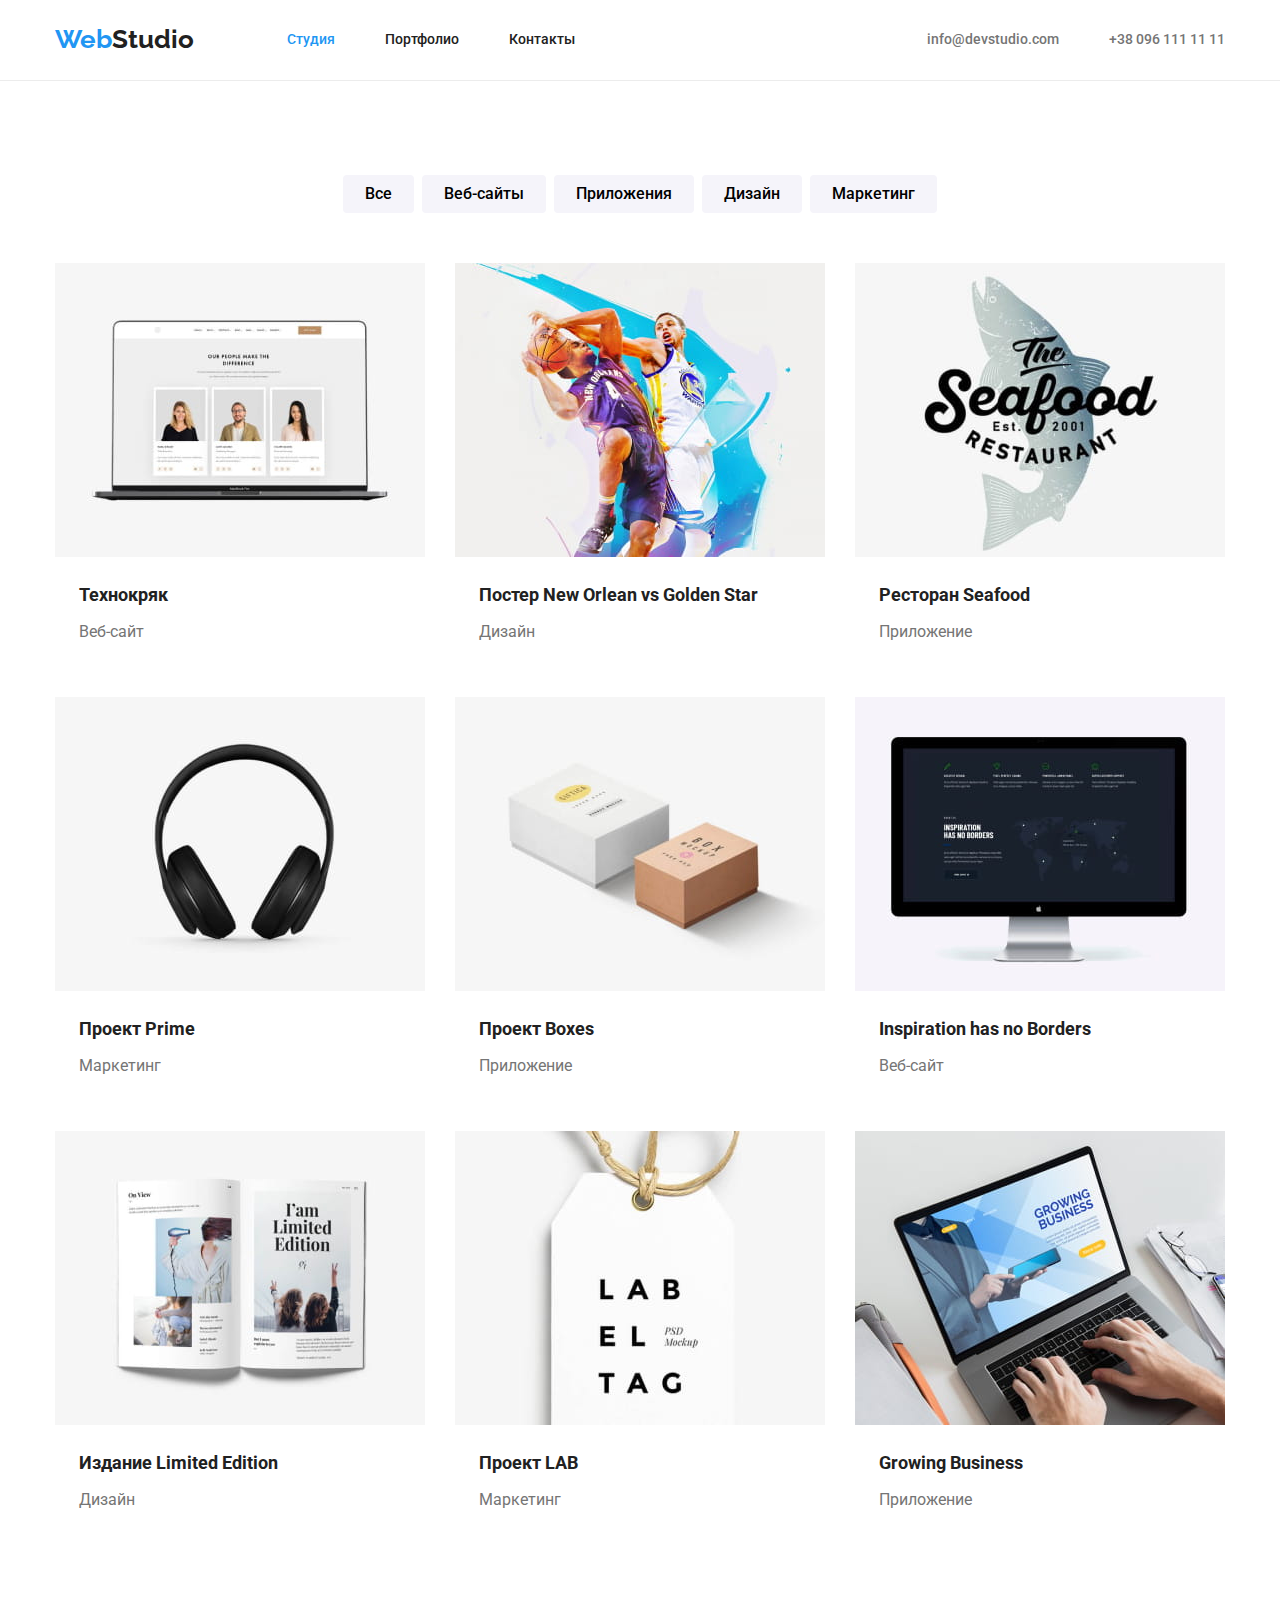
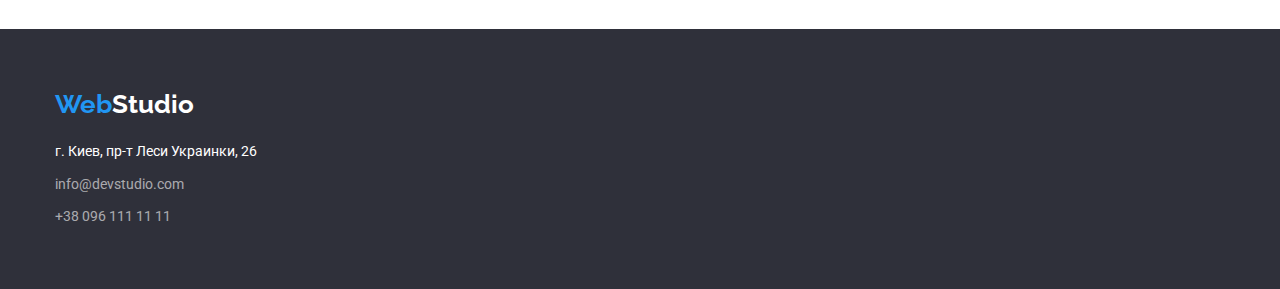
==== portfolio.html @ 48e83b1e "Initial commit" ====
<!DOCTYPE html>
<html lang="ru">

<head>
    <meta charset="UTF-8">
    <meta http-equiv="X-UA-Compatible" content="IE=edge">
    <meta name="viewport" content="width=device-width, initial-scale=1.0">
    <title>Portfolio</title>
    <link rel="preconnect" href="https://fonts.googleapis.com">
    <link rel="preconnect" href="https://fonts.gstatic.com" crossorigin>
    <link
        href="https://fonts.googleapis.com/css2?family=Raleway:wght@700&family=Roboto:wght@400;500;700;900&display=swap"
        rel="stylesheet">
    <link rel="stylesheet" href="https://cdn.jsdelivr.net/npm/modern-normalize@1.1.0/modern-normalize.min.css">
    <link rel="stylesheet" href="./css/styles.css">
</head>

<body>
    <!--Navigation-->

    <header class="header-page">
        <div class="container header-container">
            <nav class="nav">
                <a href="/" class="logo">Web<span class="logo-header">Studio</span>
                </a>

                <ul class="site-nav">
                    <li class="item">
                        <a href="./index.html" class="link-nav current">
                            Студия
                        </a>
                    </li>

                    <li class="item">
                        <a href="./portfolio.html" class="link-nav">
                            Портфолио
                        </a>
                    </li>

                    <li class="item">
                        <a href="#Contacts" class="link-nav">
                            Контакты
                        </a>
                    </li>
            </nav>
            </ul>
            <ul class="header-contacts">
                <li class="item">
                    <a href="mailto:info@devstudio.com" class="contacts nav-contacts">info@devstudio.com</a>
                </li>
                <li class="item">
                    <a href="tet:+380961111111" class="contacts nav-contacts">+38 096 111 11 11</a>
                </li>
            </ul>
        </div>
    </header>
    <main>
        <section>
            <div class="container">
                <h1 class="visually-hidden">Наши работы</h1>
                <ul class="filter">
                    <li class="item">
                        <button type="button" class="btn">Все</button>
                    </li>
                    <li class="item">
                        <button type="button" class="btn">Веб-сайты</button>
                    </li>
                    <li class="item">
                        <button type="button" class="btn">Приложения</button>
                    </li>
                    <li class="item">
                        <button type="button" class="btn">Дизайн</button>
                    </li>
                    <li class="item">
                        <button type="button" class="btn">Маркетинг</button>
                    </li>
                </ul>

                <ul class="portfolio-bloxs">
                    <li class="item">

                        <a href=“”>
                            <img src="./img-portfolio/portfolio_1.jpg" alt="экран ноутбука" width="370" height="294">
                            <div class="text-portfolio">
                                <h2 class="filter-title">Технокряк</h2>
                                <p class="filter-text">Веб-сайт</p>
                            </div>
                        </a>

                    </li>
                    <li class="item">
                        <a href=“”>
                            <img src="./img-portfolio/portfolio_2.jpg" alt="два баскетболиста с мячем" width="370"
                                height="294">
                            <div class="text-portfolio">

                                <h2 class="filter-title">Постер New Orlean vs Golden Star</h2>
                                <p class="filter-text">Дизайн</p>
                            </div>
                        </a>

                    </li>
                    <li class="item">
                        <a href=“”>
                            <img src="./img-portfolio/portfolio_3.jpg" alt="рыба -логотип ресторана" width="370"
                                height="294">
                            <div class="text-portfolio">
                                <h2 class="filter-title">Ресторан Seafood</h2>
                                <p class="filter-text">Приложение</p>
                            </div>
                        </a>

                    </li>
                    <li class="item">
                        <a href=“”>
                            <img src="./img-portfolio/portfolio_4.jpg" alt="наушники" width="370" height="294">
                            <div class="text-portfolio">
                                <h2 class="filter-title">Проект Prime</h2>
                                <p class="filter-text">Маркетинг</p>
                            </div>
                        </a>

                    </li>
                    <li class="item">
                        <a href=“”>
                            <img src="./img-portfolio/portfolio_5.jpg" alt="две коробочки" width="370" height="294">
                            <div class="text-portfolio">
                                <h2 class="filter-title">Проект Boxes</h2>
                                <p class="filter-text">Приложение</p>
                            </div>
                        </a>

                    </li>
                    <li class="item">
                        <a href=“”>
                            <img src="./img-portfolio/portfolio_6.jpg" alt="екран компютера" width="370" height="294">
                            <div class="text-portfolio">
                                <h2 class="filter-title" lang="en">Inspiration has no Borders</h2>
                                <p class="filter-text">Веб-сайт</p>
                            </div>
                        </a>

                    </li>
                    <li class="item">
                        <a href=“”>

                            <img src="./img-portfolio/portfolio_7.jpg" alt="журнал" width="370" height="294">
                            <div class="text-portfolio">
                                <h2 class="filter-title">Издание Limited Edition</h2>
                                <p class="filter-text">Дизайн</p>
                            </div>
                        </a>

                    </li>
                    <li class="item">
                        <a href=“”>
                            <img src="./img-portfolio/portfolio_8.jpg" alt="Лейба" width="370" height="294">
                            <div class="text-portfolio">
                                <h2 class="filter-title">Проект LAB</h2>
                                <p class="filter-text">Маркетинг</p>
                            </div>
                        </a>

                    </li>
                    <li class="item">
                        <a href=“”>
                            <img src="./img-portfolio/portfolio_9.jpg" alt="человек печатает на ноутбуке" width="370"
                                height="294">
                            <div class="text-portfolio">
                                <h2 class="filter-title" lang="en">Growing Business</h2>
                                <p class="filter-text">Приложение</p>
                            </div>
                        </a>

                    </li>
                </ul>
            </div>
        </section>
    </main>
    <!--Підвал сайту-->
    <footer class="footer">
        <div class="container">
            <a href="/index.html" class="logo footer-logo">Web<span class="logo-footer">Studio</span>
            </a>
            <address class="address">г. Киев, пр-т Леси Украинки, 26</address>
            <ul class="footer-contacts-list">
                <li class="item">
                    <a href="mailto:info@devstudio.com" class="footer-contacts">info@devstudio.com</a>
                </li>
                <li class="item">
                    <a href="tet:+380961111111" class="footer-contacts">+38 096 111 11 11</a>
                </li>
            </ul>
        </div>
    </footer>
</body>

</html>
---- css/styles.css ----
body {
    color: #212121;
    ;
    font-family: 'Roboto',
        sans-serif;
}

a {
    text-decoration: none;
}

ul {
    list-style: none;
    margin: 0;
    padding: 0;
}

h1,
h2,
h3,
h4,
h5,
h6,
p {
    margin: 0;
}

section {
    padding-top: 94px;
    padding-bottom: 94px;
}

.container {
    margin-left: auto;
    margin-right: auto;
    padding-right: 15px;
    padding-left: 15px;
    width: 1200px;
}

img {
    display: block;
    max-width: 100%;
    height: auto;
}

/*Navigation*/
.header-container {
    display: flex;
    align-items: center;
}

.header-page {
    background: #FFFFFF;
    border-bottom: 1px solid #ECECEC;
}

.nav {
    display: flex;
    align-items: center;
    margin: 0;
    max-width: 100%;
}

.logo {
    margin-top: 0;
    font-family: 'Raleway';
    font-weight: 700;
    font-size: 26px;
    line-height: 1.2;
    color: #2196F3;
}

.logo-header {
    color: #212121;
}

.site-nav {
    display: flex;
    margin-left: 93px;
    margin-top: 0;
}

.site-nav .item:not(:last-child) {
    margin-right: 50px;
}

.nav-contacts,
.link-nav {
    display: block;
    padding-top: 32px;
    padding-bottom: 32px;
    margin-top: 0;
    margin-bottom: 0;
}

.link-nav {
    font-weight: 500;
    font-size: 14px;
    line-height: 1.14;
    color: #212121;
}

.link-nav.current {
    color: #2196F3;
    ;
}

.link-nav:hover,
.link-nav:focus {
    font-weight: 500;
    font-size: 14px;
    line-height: 1.14;
    color: #2196F3;
}

.header-contacts {
    display: flex;
    margin-left: auto;
}

.header-contacts .item:not(:last-child) {
    margin-right: 50px;
}


.header-contacts .contacts {
    font-weight: 500;
    font-size: 14px;
    line-height: 1.14;
    color: #757575;
}

.contacts:hover,
.contacts:focus {
    color: #2196f3;
}

.link-nav,
.contacts,
.btn {
    cursor: pointer;
}

/*Hero*/
.hero {
    margin-left: auto;
    margin-right: auto;
    padding-top: 200px;
    padding-bottom: 200px;
    max-width: 1600px;
    text-align: center;
    background-color: #2F303A;
}

.hero-title {
    margin: 0;
    margin-bottom: 40px;
    font-weight: 900;
    font-size: 44px;
    line-height: 1.36;
    background-color: #2F303A;
    color: #FFFFFF;
    text-transform: uppercase;
    text-align: center;


}

.hero .hero-button {
    padding: 10px 32px;
    box-shadow: 0px 4px 4px rgba(0, 0, 0, 0.15);
    border-radius: 4px;
    font-weight: 700;
    border: 0;
    font-size: 16px;
    line-height: 1.87;
    background-color: #2196f3;
    color: #FFFFFF;
    font-family: inherit;
}

.hero-button:hover,
.hero-button:focus {}

/*Переваги*/
.section-title {

    font-weight: 700;
    font-size: 36px;
    line-height: 1.16;
    text-align: center;
}

.visually-hidden {
    position: absolute;
    white-space: nowrap;
    width: 1px;
    height: 1px;
    overflow: hidden;
    border: 0;
    padding: 0;
    clip: rect(0 0 0 0);
    clip-path: inset(50%);
    margin: -1px;
}

.title-benefits {
    font-weight: 700;
    font-size: 14px;
    line-height: 1.14;
    text-transform: uppercase;
}

.benefits {
    display: flex;
    flex-wrap: wrap;
    margin-top: 0;
    padding-left: 0;
}

.benefits .item {
    width: 270px;
}

.benefits .item:not(:last-child) {
    margin-right: 30px;
}

.text-benefits {
    margin-top: 10px;
    font-size: 14px;
    line-height: 1.7;
    color: #757575;
}

/*Services*/
.section.services {
    padding-top: 0;
    padding-right: 0;
    padding-left: 0;
}

.services-title {
    margin-top: 0;
    margin-bottom: 50px;

}

.services-img {
    display: flex;
    flex-wrap: wrap;
    margin-top: 0;
    padding-left: 0;
}

.services-img .item:not(:last-child) {
    margin-right: 30px;
}

/*Team*/
.team {
    background-color: #F5F4FA;
    padding-right: 0;
    padding-left: 0;
}


.team-title {
    padding-top: 0;
    margin: 0;
    margin-bottom: 50px;
}

.team-list {
    display: flex;
    flex-wrap: wrap;
    margin-top: 0;
    margin: 0;
    padding-left: 0;
}

.team-list .item {
    box-shadow: 0px 1px 3px rgba(0, 0, 0, 0.12),
        0px 1px 1px rgba(0, 0, 0, 0.14),
        0px 2px 1px rgba(0, 0, 0, 0.2);
    border-radius: 0px 0px 4px 4px;
    background-color: #FFFFFF;
}

.team-list .item:not(:last-child) {
    margin-right: 30px;
}

.team-card {
    padding-top: 30px;
    padding-bottom: 30px;
    margin-right: auto;
    margin-left: auto;
    text-align: center;
}

.person {
    margin-bottom: 10px;
    font-weight: 500;
    font-size: 16px;
    line-height: 1.18;
}

.profession {
    font-size: 16px;
    line-height: 1.18;
    color: #757575;
}

/*Footer*/
.footer {
    display: block;
    padding-top: 60px;
    padding-bottom: 60px;
    background-color: #2F303A;
    max-width: 1600px;
    margin-left: auto;
    margin-right: auto;
}

.footer-logo {
    display: block;
    margin-bottom: 20px;
}

.logo-footer {
    color: #FFFFFF;
}

.address {
    margin-bottom: 9px;
    font-size: 14px;
    line-height: 1.7;
    color: #FFFFFF;
    font-style: normal;
}

.footer-contacts-list {
    margin: 0;
    padding-left: 0;
}

.footer-contacts {
    font-size: 14px;
    line-height: 1.7;
    color: rgba(255, 255, 255, 0.6);
}

.footer-contacts-list .item:not(:last-child) {
    margin-bottom: 9px;
}

/*Основна сторінка Портфоліо*/
.filter {
    display: flex;
    justify-content: center;
    align-items: baseline;
    margin: 0;
    margin-bottom: 50px;
}

.filter .item:not(:last-child) {
    margin-right: 8px;
}

.btn {
    box-sizing: border-box;
    height: 38px;
    padding: 6px 22px;
    margin: 0;
    font-weight: 500;
    font-size: 16px;
    line-height: 1.6;
    background: #F5F4FA;
    border: none;
    border-radius: 4px;
    font-family: inherit;
}

.btn:hover,
.btn:focus {
    background-color: #2196F3;
    color: #FFFFFF;
}

.portfolio-bloxs {
    display: flex;
    flex-wrap: wrap;
    margin-left: -30px;
    margin-top: -30px;

}

.portfolio-bloxs .item {
    border: none;
    margin-left: 30px;
    margin-top: 30px;
    flex-basis: calc((100% - 90px) / 3);
    background: #FFFFFF;
}

.text-portfolio {
    padding: 20px 24px;
}

.filter-title {
    margin-bottom: 4px;
    font-weight: 700;
    font-size: 18px;
    line-height: 2;
    color: #212121;
}

.filter-text {
    font-size: 16px;
    line-height: 1.87;
    color: #757575;
}
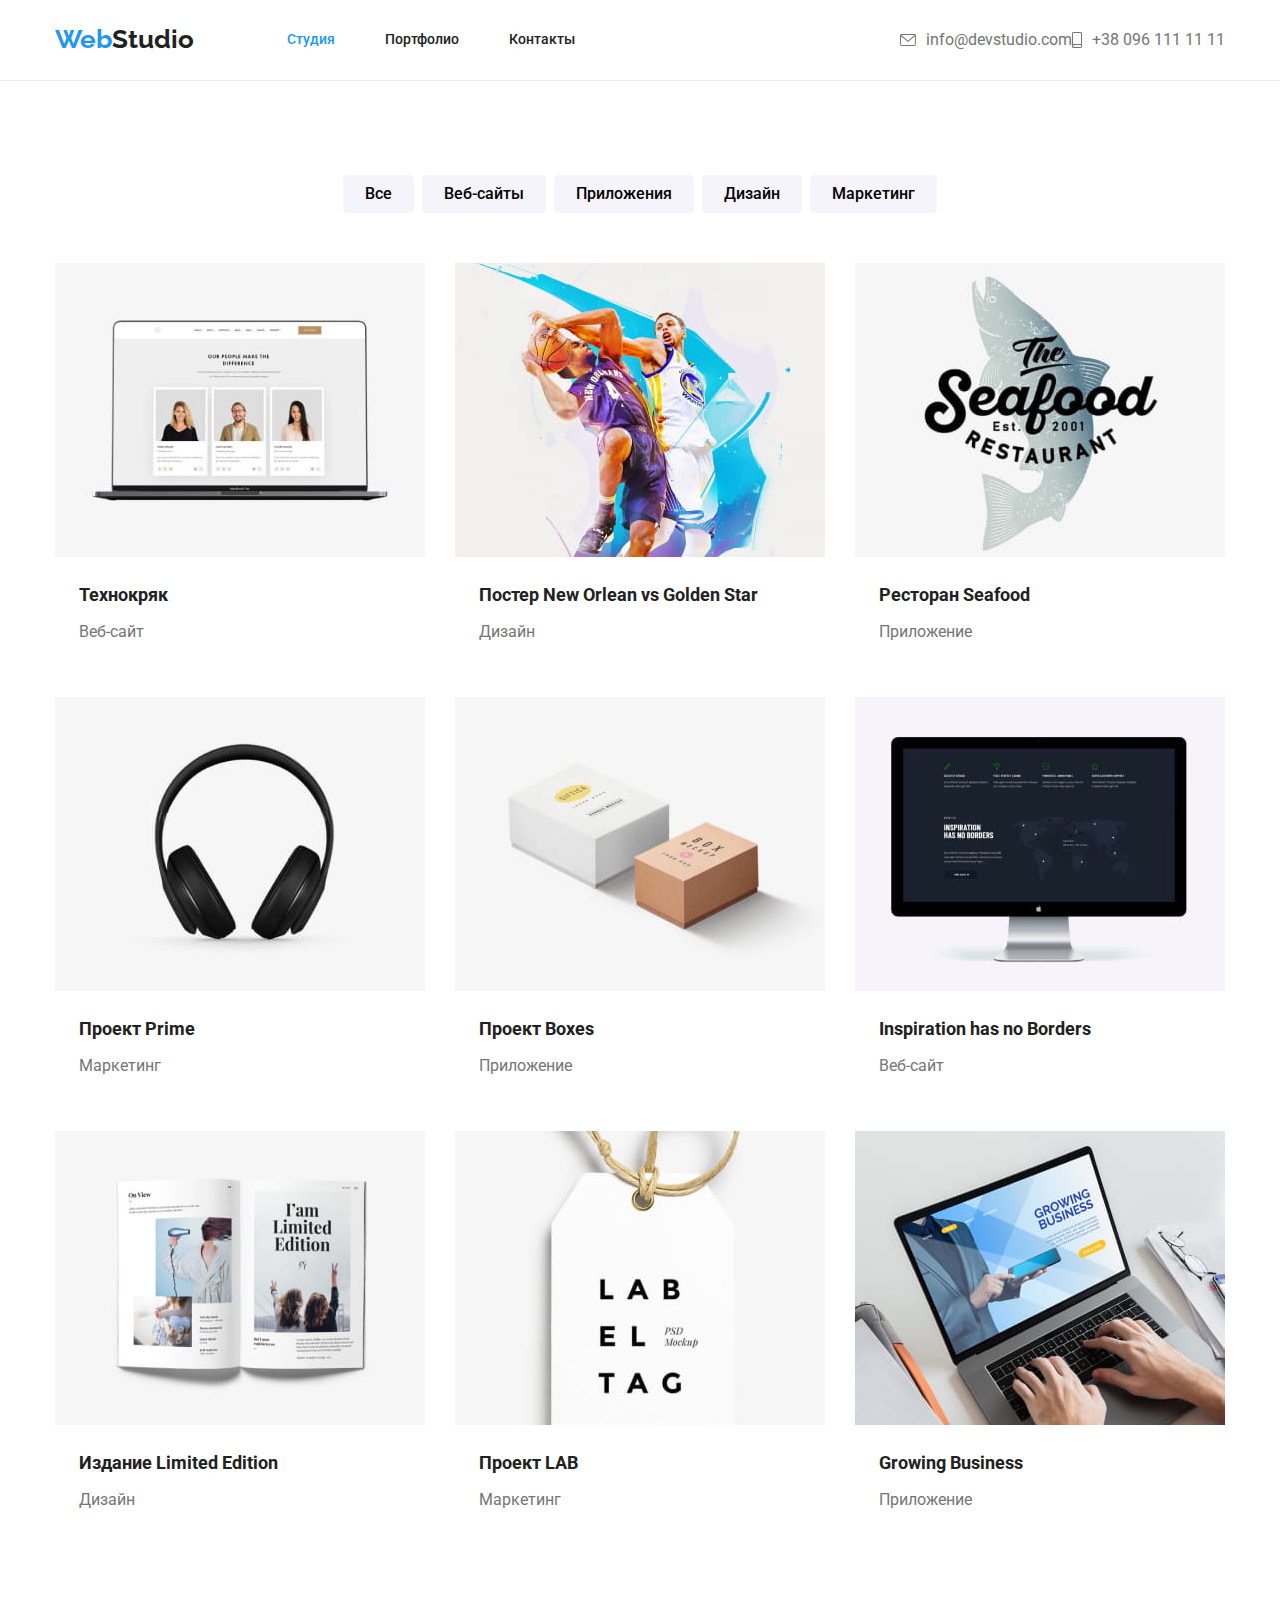
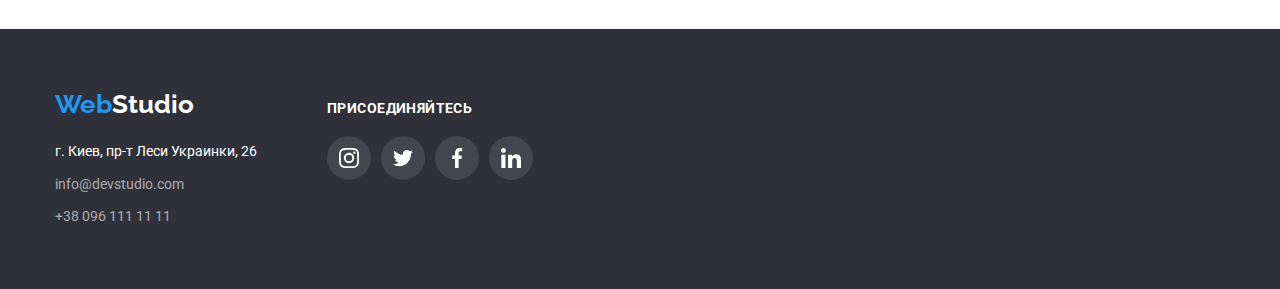
==== commit bd5dfd42: "Додані всі іконки" ====
--- a/portfolio.html
+++ b/portfolio.html
@@ -45,11 +45,21 @@
             </nav>
             </ul>
             <ul class="header-contacts">
-                <li class="item">
-                    <a href="mailto:info@devstudio.com" class="contacts nav-contacts">info@devstudio.com</a>
+                <li class="header-contacts-item">
+                    <a class="contacts-link" href="mailto:info@devstudio.com" class="contacts nav-contacts">
+                        <svg class="contacts-icon" width="16" height="12">
+                            <use href="./img/sprite.svg#icon-mail"></use>
+                        </svg>
+                        info@devstudio.com
+                    </a>
                 </li>
-                <li class="item">
-                    <a href="tet:+380961111111" class="contacts nav-contacts">+38 096 111 11 11</a>
+                <li class="header-contacts-item">
+                    <a class="contacts-link" href="tet:+380961111111" class="contacts nav-contacts">
+                        <svg class="contacts-icon" width="10" height="16">
+                            <use href="./img/sprite.svg#icon-phone"></use>
+                        </svg>
+                        +38 096 111 11 11
+                    </a>
                 </li>
             </ul>
         </div>
@@ -179,18 +189,58 @@
     </main>
     <!--Підвал сайту-->
     <footer class="footer">
-        <div class="container">
-            <a href="/index.html" class="logo footer-logo">Web<span class="logo-footer">Studio</span>
-            </a>
-            <address class="address">г. Киев, пр-т Леси Украинки, 26</address>
-            <ul class="footer-contacts-list">
-                <li class="item">
-                    <a href="mailto:info@devstudio.com" class="footer-contacts">info@devstudio.com</a>
-                </li>
-                <li class="item">
-                    <a href="tet:+380961111111" class="footer-contacts">+38 096 111 11 11</a>
-                </li>
-            </ul>
+        <div class="container footer-section">
+            <div class="footer-left">
+                <a href="./index.html" class="logo footer-logo">Web<span class="logo-footer">Studio</span>
+                </a>
+                <address class="address">г. Киев, пр-т Леси Украинки, 26</address>
+                <ul class="footer-contacts-list">
+                    <li class="item">
+                        <a href="mailto:info@devstudio.com" class="footer-contacts">info@devstudio.com</a>
+                    </li>
+                    <li class="item">
+                        <a href="tet:+380961111111" class="footer-contacts">+38 096 111 11 11</a>
+                    </li>
+                </ul>
+            </div>
+            <div class="footer-right">
+                <p class="joing-us">присоединяйтесь</p>
+                <ul class="footer-icons-list">
+                    <li class="footer-social-icons">
+                        <a class="link-footer-icons" href="">
+                            <svg class="social-icons-footer" width="20" hight="20">
+                                <use href="./img/sprite.svg#icon-instagram">
+                                </use>
+                            </svg>
+                        </a>
+                    </li>
+                    <li class="footer-social-icons">
+                        <a class="link-footer-icons" href="">
+                            <svg class="social-icons-footer" width="20" hight="20">
+                                <use href="./img/sprite.svg#icon-twitter-1">
+                                </use>
+                            </svg>
+                        </a>
+                    </li>
+                    <li class="footer-social-icons">
+                        <a class="link-footer-icons" href="">
+                            <svg class="social-icons-footer" width="20" hight="20">
+                                <use href="./img/sprite.svg#icon-facebook">
+                                </use>
+                            </svg>
+                        </a>
+                    </li>
+                    <li class="footer-social-icons">
+                        <a class="link-footer-icons" href="">
+                            <svg class="social-icons-footer" width="20" hight="20">
+                                <use href="./img/sprite.svg#icon-linkedin">
+                                </use>
+                            </svg>
+                        </a>
+                    </li>
+                </ul>
+            </div>
+
         </div>
     </footer>
 </body>
--- a/css/styles.css
+++ b/css/styles.css
@@ -117,10 +117,7 @@
 .header-contacts {
     display: flex;
     margin-left: auto;
-}
-
-.header-contacts .item:not(:last-child) {
-    margin-right: 50px;
+    text-align: center;
 }
 
 
@@ -128,11 +125,31 @@
     font-weight: 500;
     font-size: 14px;
     line-height: 1.14;
-    color: #757575;
 }
 
 .contacts:hover,
 .contacts:focus {
+    color: #2196f3;
+}
+
+.contacts-link {
+    display: flex;
+    align-items: center;
+    color: #757575;
+}
+
+.contacts-link:hover,
+.contacts-link:focus {
+    color: #2196f3;
+}
+
+.contacts-icon {
+    fill: currentColor;
+    margin-right: 10px;
+}
+
+.contacts-icon:hover,
+.contacts-icon:focus {
     color: #2196f3;
 }
 
@@ -151,6 +168,10 @@
     max-width: 1600px;
     text-align: center;
     background-color: #2F303A;
+
+    background-image: linear-gradient(to right, rgba(47, 48, 58, 0.4), rgba(47, 48, 58, 0.4)), url(../img/hero-img.jpg);
+    background-size: cover;
+    background-repeat: no-repeat;
 }
 
 .hero-title {
@@ -159,7 +180,6 @@
     font-weight: 900;
     font-size: 44px;
     line-height: 1.36;
-    background-color: #2F303A;
     color: #FFFFFF;
     text-transform: uppercase;
     text-align: center;
@@ -227,6 +247,15 @@
     margin-right: 30px;
 }
 
+.benefits-pictures {
+    display: flex;
+    justify-content: center;
+    height: 120px;
+    align-items: center;
+    background-color: #F5F4FA;
+    margin-bottom: 30px;
+}
+
 .text-benefits {
     margin-top: 10px;
     font-size: 14px;
@@ -311,6 +340,100 @@
     font-size: 16px;
     line-height: 1.18;
     color: #757575;
+    margin-bottom: 16px;
+}
+
+.social-icons-list {
+    display: flex;
+    justify-content: center;
+}
+
+.team-social-icons,
+.footer-social-icons {
+    width: 44px;
+    height: 44px;
+    border-radius: 50px;
+
+    display: flex;
+    justify-content: center;
+    align-items: center;
+}
+
+.team-social-icons:not(:last-child),
+.footer-social-icons:not(:last-child) {
+    margin-right: 10px;
+}
+
+.link-social-icons,
+.link-footer-icons {
+    display: flex;
+    justify-content: center;
+    align-items: center;
+    width: 100%;
+    height: 100%;
+    border-radius: 50%;
+}
+
+.link-social-icons:hover,
+.link-social-icons:focus,
+.link-footer-icons:hover,
+.link-footer-icons:focus {
+    background-color: #2196F3;
+}
+
+.social-icons {
+    fill: #AFB1B8;
+}
+
+.social-icons:hover,
+.social-icons:focus,
+.social-icons-footer:hover,
+.social-icons-footer:focus {
+    fill: #FFFFFF;
+}
+
+.clients-title {
+    margin-bottom: 50px;
+}
+
+.clients-list {
+    display: flex;
+}
+
+.clients-item {
+    width: 170px;
+    height: 92px;
+    border: 1px solid #AFB1B8;
+    border-radius: 4px;
+    display: flex;
+    justify-content: center;
+    align-items: center;
+}
+
+.clients-item:not(:last-child) {
+    margin-right: 30px;
+}
+
+.clients-item:hover,
+.clients-item:focus {
+    border: 1px solid #2196F3;
+}
+
+.clients-link {
+    width: 100%;
+    height: 100%;
+    display: flex;
+    justify-content: center;
+    align-items: center;
+}
+
+.clients-icons {
+    fill: #AFB1B8;
+}
+
+.clients-icons:hover,
+.clients-icons:focus {
+    fill: #2196F3;
 }
 
 /*Footer*/
@@ -324,6 +447,15 @@
     margin-right: auto;
 }
 
+.footer-section {
+    display: flex;
+    align-items: baseline;
+}
+
+.footer-left {
+    margin-right: 70px;
+}
+
 .footer-logo {
     display: block;
     margin-bottom: 20px;
@@ -354,6 +486,29 @@
 
 .footer-contacts-list .item:not(:last-child) {
     margin-bottom: 9px;
+}
+
+.joing-us {
+    font-weight: 700;
+    font-size: 14px;
+    line-height: 16px;
+    letter-spacing: 0.03em;
+    text-transform: uppercase;
+    color: #FFFFFF;
+    margin-bottom: 20px;
+}
+
+.footer-icons-list {
+    display: flex;
+    justify-content: center;
+}
+
+.link-footer-icons {
+    background-color: rgba(255, 255, 255, 0.1);
+}
+
+.social-icons-footer {
+    fill: #FFFFFF
 }
 
 /*Основна сторінка Портфоліо*/
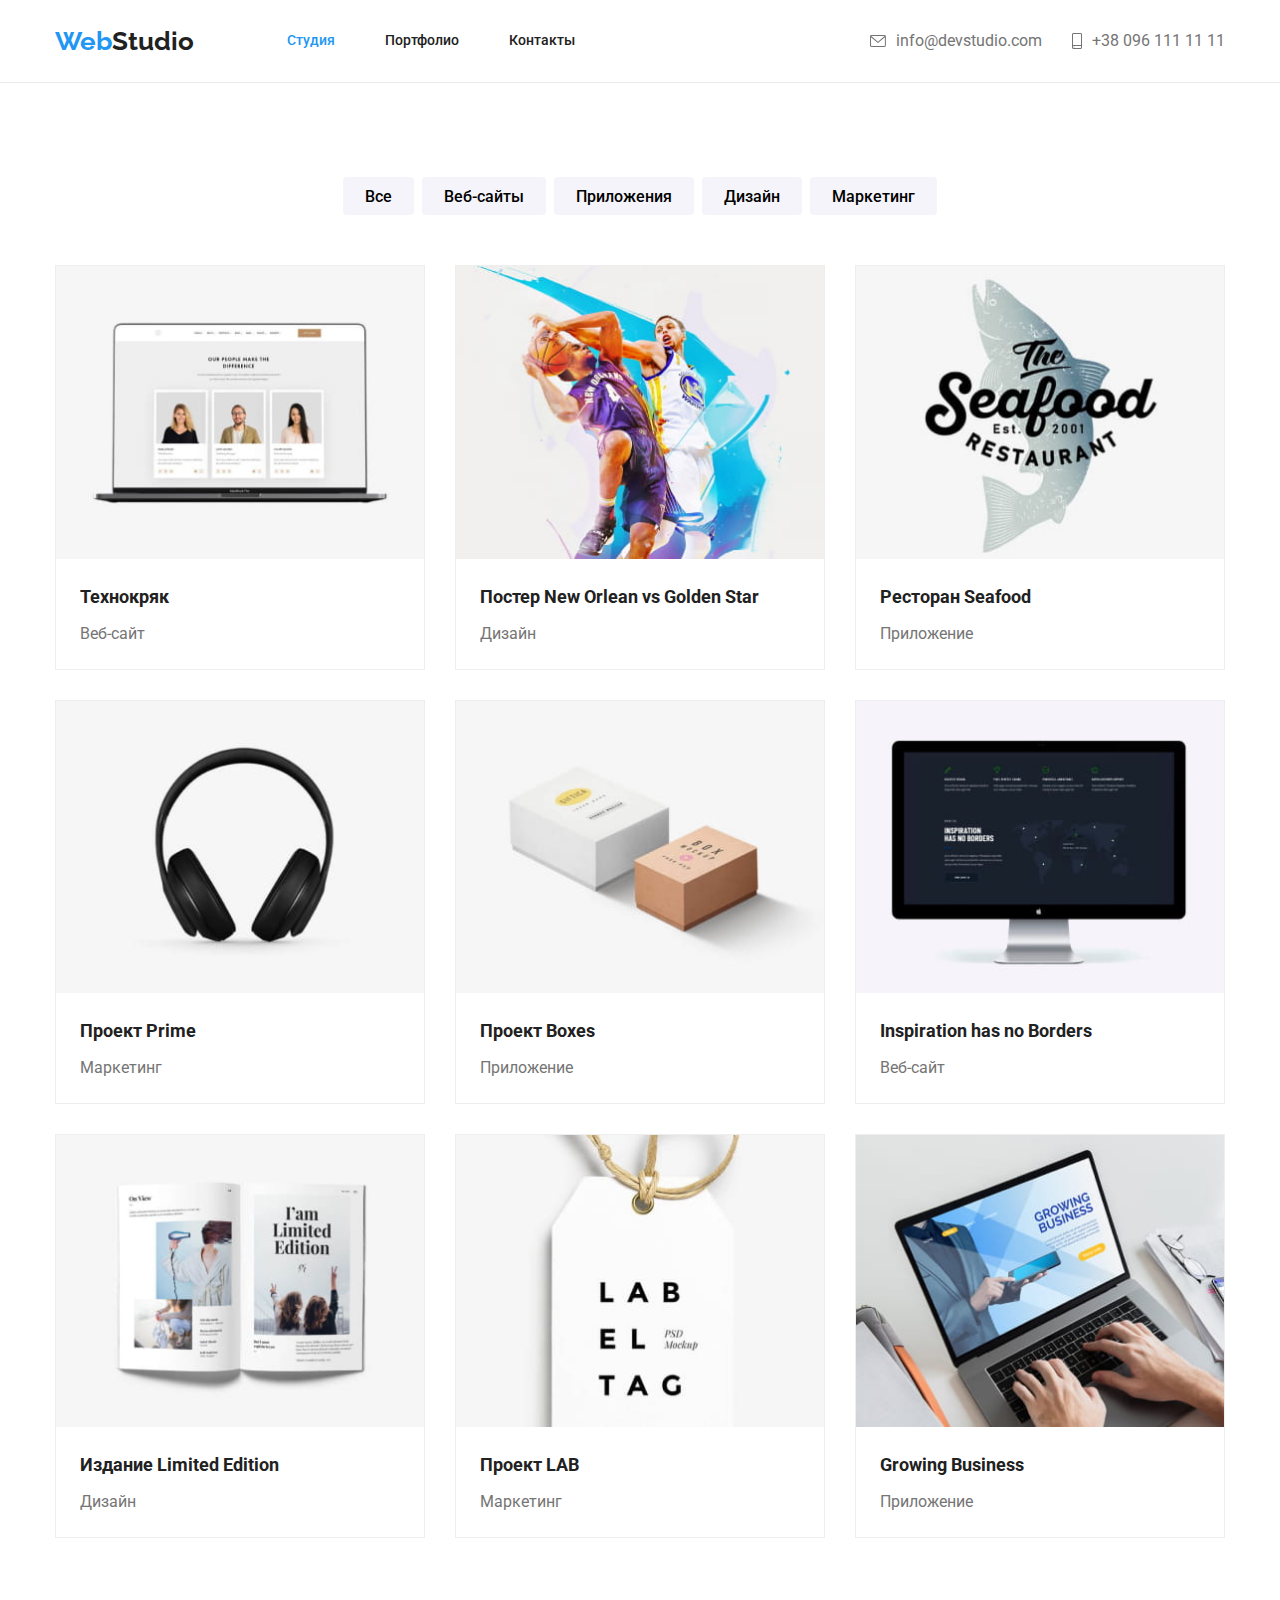
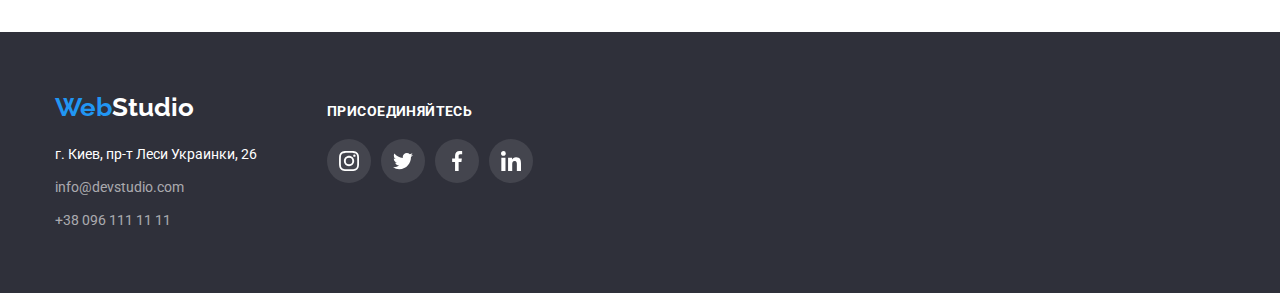
==== commit 4f08ddd4: "Додала правки" ====
--- a/portfolio.html
+++ b/portfolio.html
@@ -89,7 +89,7 @@
                 <ul class="portfolio-bloxs">
                     <li class="item">
 
-                        <a href=“”>
+                        <a class="card-link" href=“”>
                             <img src="./img-portfolio/portfolio_1.jpg" alt="экран ноутбука" width="370" height="294">
                             <div class="text-portfolio">
                                 <h2 class="filter-title">Технокряк</h2>
@@ -99,11 +99,10 @@
 
                     </li>
                     <li class="item">
-                        <a href=“”>
+                        <a class="card-link" href=“”>
                             <img src="./img-portfolio/portfolio_2.jpg" alt="два баскетболиста с мячем" width="370"
                                 height="294">
                             <div class="text-portfolio">
-
                                 <h2 class="filter-title">Постер New Orlean vs Golden Star</h2>
                                 <p class="filter-text">Дизайн</p>
                             </div>
@@ -111,8 +110,8 @@
 
                     </li>
                     <li class="item">
-                        <a href=“”>
-                            <img src="./img-portfolio/portfolio_3.jpg" alt="рыба -логотип ресторана" width="370"
+                        <a class="card-link" href=“”>
+                            <img src="./img-portfolio/portfolio_3.jpg" alt="рыба-логотип ресторана" width="370"
                                 height="294">
                             <div class="text-portfolio">
                                 <h2 class="filter-title">Ресторан Seafood</h2>
@@ -122,7 +121,7 @@
 
                     </li>
                     <li class="item">
-                        <a href=“”>
+                        <a class="card-link" href=“”>
                             <img src="./img-portfolio/portfolio_4.jpg" alt="наушники" width="370" height="294">
                             <div class="text-portfolio">
                                 <h2 class="filter-title">Проект Prime</h2>
@@ -132,7 +131,7 @@
 
                     </li>
                     <li class="item">
-                        <a href=“”>
+                        <a class="card-link" href=“”>
                             <img src="./img-portfolio/portfolio_5.jpg" alt="две коробочки" width="370" height="294">
                             <div class="text-portfolio">
                                 <h2 class="filter-title">Проект Boxes</h2>
@@ -142,7 +141,7 @@
 
                     </li>
                     <li class="item">
-                        <a href=“”>
+                        <a class="card-link" href=“”>
                             <img src="./img-portfolio/portfolio_6.jpg" alt="екран компютера" width="370" height="294">
                             <div class="text-portfolio">
                                 <h2 class="filter-title" lang="en">Inspiration has no Borders</h2>
@@ -152,8 +151,7 @@
 
                     </li>
                     <li class="item">
-                        <a href=“”>
-
+                        <a class="card-link" href=“”>
                             <img src="./img-portfolio/portfolio_7.jpg" alt="журнал" width="370" height="294">
                             <div class="text-portfolio">
                                 <h2 class="filter-title">Издание Limited Edition</h2>
@@ -163,7 +161,7 @@
 
                     </li>
                     <li class="item">
-                        <a href=“”>
+                        <a class="card-link" href=“”>
                             <img src="./img-portfolio/portfolio_8.jpg" alt="Лейба" width="370" height="294">
                             <div class="text-portfolio">
                                 <h2 class="filter-title">Проект LAB</h2>
@@ -173,7 +171,7 @@
 
                     </li>
                     <li class="item">
-                        <a href=“”>
+                        <a class="card-link" href=“”>
                             <img src="./img-portfolio/portfolio_9.jpg" alt="человек печатает на ноутбуке" width="370"
                                 height="294">
                             <div class="text-portfolio">
@@ -208,7 +206,7 @@
                 <ul class="footer-icons-list">
                     <li class="footer-social-icons">
                         <a class="link-footer-icons" href="">
-                            <svg class="social-icons-footer" width="20" hight="20">
+                            <svg class="social-icons-footer" width="20" height="20">
                                 <use href="./img/sprite.svg#icon-instagram">
                                 </use>
                             </svg>
@@ -216,7 +214,7 @@
                     </li>
                     <li class="footer-social-icons">
                         <a class="link-footer-icons" href="">
-                            <svg class="social-icons-footer" width="20" hight="20">
+                            <svg class="social-icons-footer" width="20" height="20">
                                 <use href="./img/sprite.svg#icon-twitter-1">
                                 </use>
                             </svg>
@@ -224,7 +222,7 @@
                     </li>
                     <li class="footer-social-icons">
                         <a class="link-footer-icons" href="">
-                            <svg class="social-icons-footer" width="20" hight="20">
+                            <svg class="social-icons-footer" width="20" height="20">
                                 <use href="./img/sprite.svg#icon-facebook">
                                 </use>
                             </svg>
@@ -232,7 +230,7 @@
                     </li>
                     <li class="footer-social-icons">
                         <a class="link-footer-icons" href="">
-                            <svg class="social-icons-footer" width="20" hight="20">
+                            <svg class="social-icons-footer" width="20" height="20">
                                 <use href="./img/sprite.svg#icon-linkedin">
                                 </use>
                             </svg>
--- a/css/styles.css
+++ b/css/styles.css
@@ -127,6 +127,10 @@
     line-height: 1.14;
 }
 
+.header-contacts-item:not(:last-child) {
+    margin-right: 30px;
+}
+
 .contacts:hover,
 .contacts:focus {
     color: #2196f3;
@@ -136,6 +140,8 @@
     display: flex;
     align-items: center;
     color: #757575;
+    padding-top: 32px;
+    padding-bottom: 32px;
 }
 
 .contacts-link:hover,
@@ -377,7 +383,11 @@
 .link-social-icons:hover,
 .link-social-icons:focus,
 .link-footer-icons:hover,
-.link-footer-icons:focus {
+.link-footer-icons:focus,
+.social-icons:hover,
+.social-icons:focus,
+.social-icons-footer:hover,
+.social-icons-footer:focus {
     background-color: #2196F3;
 }
 
@@ -401,13 +411,12 @@
 }
 
 .clients-item {
+    display: flex;
+    justify-content: center;
+    align-items: center;
+
     width: 170px;
     height: 92px;
-    border: 1px solid #AFB1B8;
-    border-radius: 4px;
-    display: flex;
-    justify-content: center;
-    align-items: center;
 }
 
 .clients-item:not(:last-child) {
@@ -420,11 +429,15 @@
 }
 
 .clients-link {
+    display: flex;
+    justify-content: center;
+    align-items: center;
+
     width: 100%;
     height: 100%;
-    display: flex;
-    justify-content: center;
-    align-items: center;
+    border: 1px solid #AFB1B8;
+    border-radius: 4px;
+
 }
 
 .clients-icons {
@@ -558,10 +571,15 @@
     margin-top: 30px;
     flex-basis: calc((100% - 90px) / 3);
     background: #FFFFFF;
+    border-top: 1px solid #EEEEEE;
+    border-right: 1px solid #EEEEEE;
+    border-bottom: 1px solid #EEEEEE;
+    border-left: 1px solid #EEEEEE;
 }
 
 .text-portfolio {
     padding: 20px 24px;
+
 }
 
 .filter-title {
@@ -576,4 +594,11 @@
     font-size: 16px;
     line-height: 1.87;
     color: #757575;
+}
+
+.card-link:hover,
+.card-link:focus {
+    box-shadow: 0px 1px 1px rgba(0, 0, 0, 0.12),
+        0px 4px 4px rgba(0, 0, 0, 0.06),
+        1px 4px 6px rgba(0, 0, 0, 0.16);
 }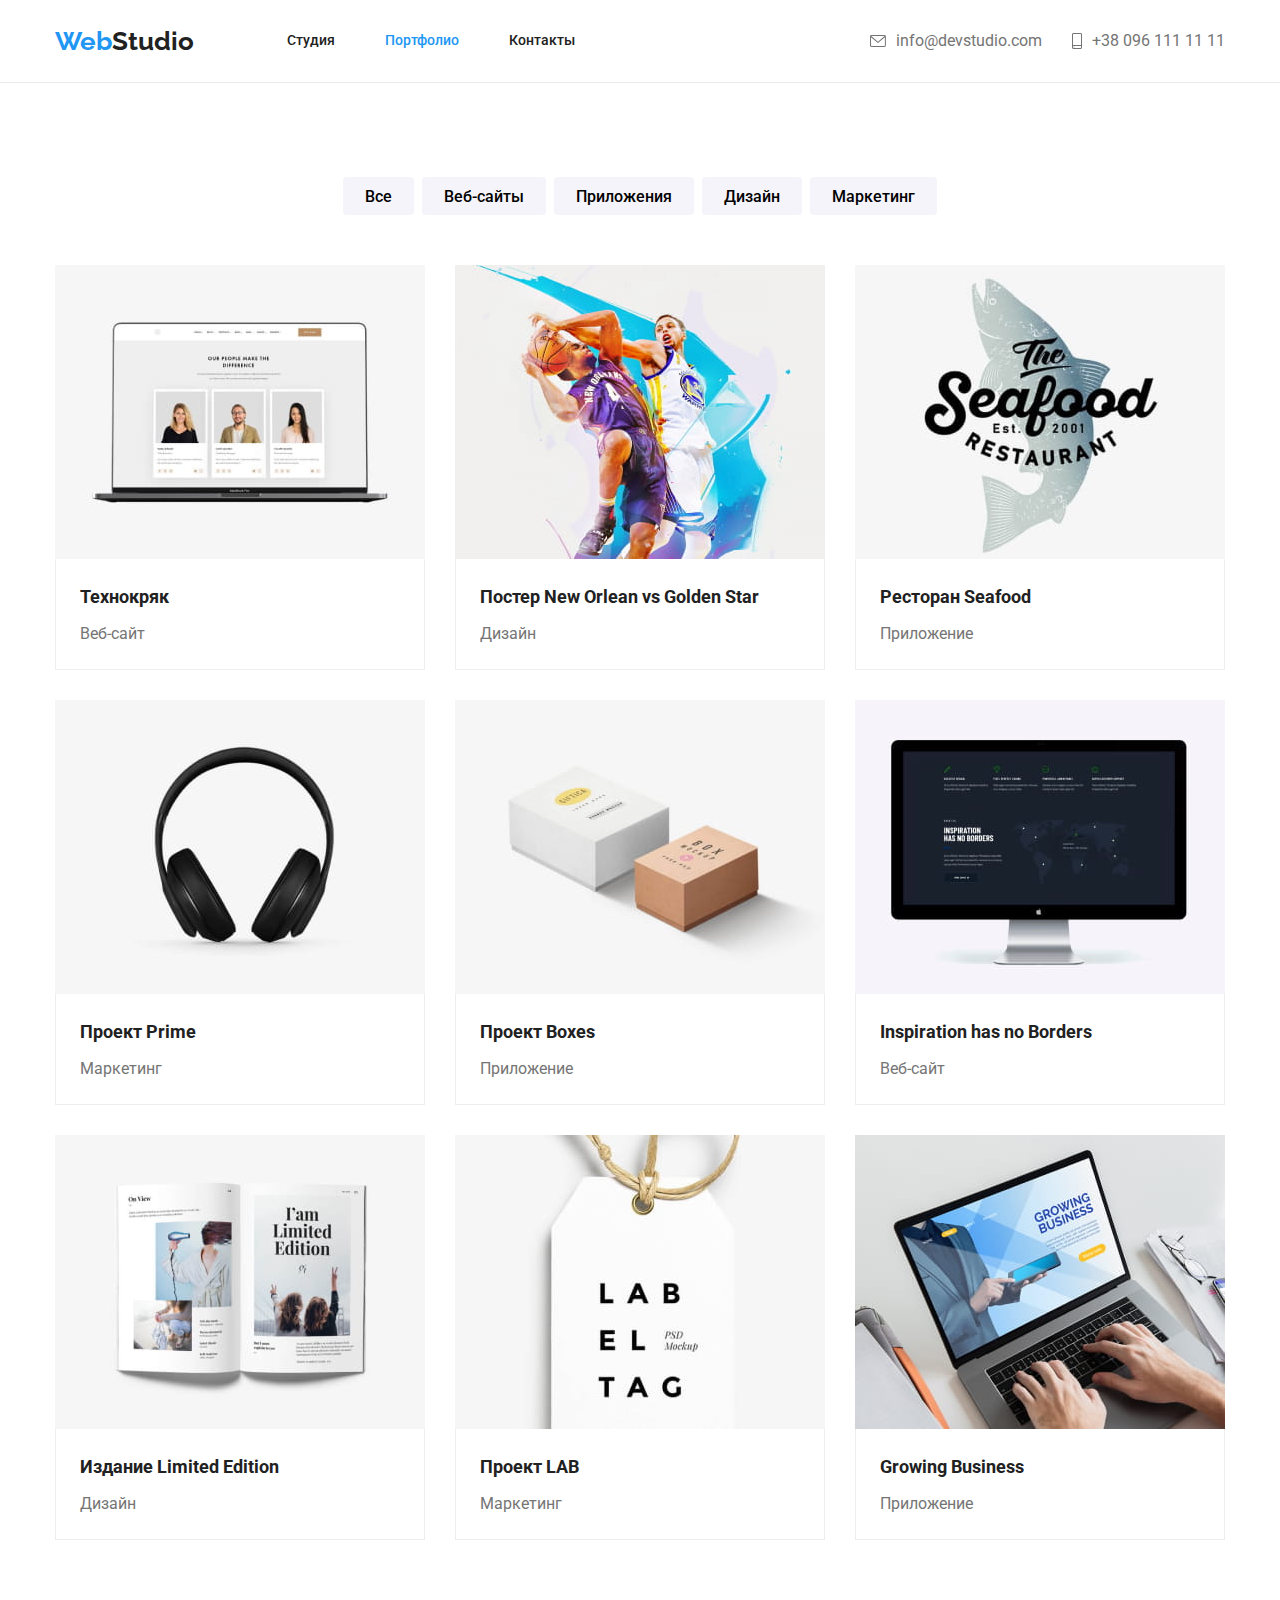
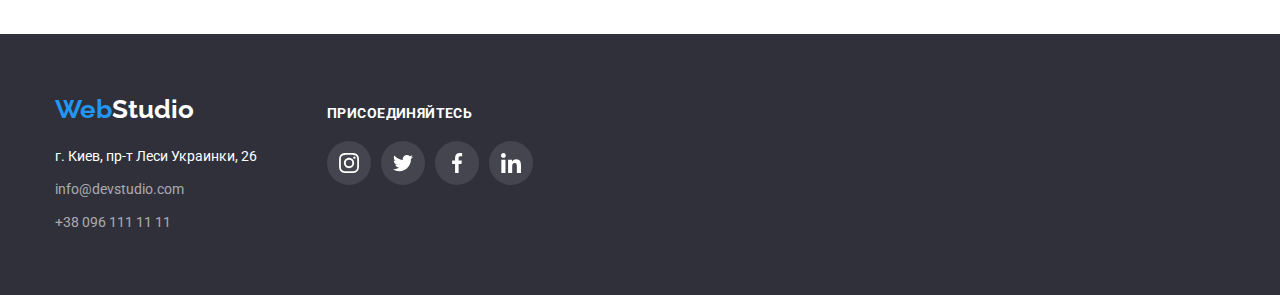
==== commit c56ffee9: "Доопрацьовані іконки і посилання" ====
--- a/portfolio.html
+++ b/portfolio.html
@@ -26,13 +26,13 @@
 
                 <ul class="site-nav">
                     <li class="item">
-                        <a href="./index.html" class="link-nav current">
+                        <a href="./index.html" class="link-nav ">
                             Студия
                         </a>
                     </li>
 
                     <li class="item">
-                        <a href="./portfolio.html" class="link-nav">
+                        <a href="./portfolio.html" class="link-nav current">
                             Портфолио
                         </a>
                     </li>
--- a/css/styles.css
+++ b/css/styles.css
@@ -359,10 +359,6 @@
     width: 44px;
     height: 44px;
     border-radius: 50px;
-
-    display: flex;
-    justify-content: center;
-    align-items: center;
 }
 
 .team-social-icons:not(:last-child),
@@ -378,28 +374,28 @@
     width: 100%;
     height: 100%;
     border-radius: 50%;
+    color: #AFB1B8;
+
 }
 
 .link-social-icons:hover,
 .link-social-icons:focus,
 .link-footer-icons:hover,
-.link-footer-icons:focus,
+.link-footer-icons:focus {
+    background-color: #2196F3;
+    color: #FFFFFF;
+}
+
+.social-icons {
+    fill: currentColor;
+}
+
 .social-icons:hover,
 .social-icons:focus,
 .social-icons-footer:hover,
 .social-icons-footer:focus {
+    fill: currentColor;
     background-color: #2196F3;
-}
-
-.social-icons {
-    fill: #AFB1B8;
-}
-
-.social-icons:hover,
-.social-icons:focus,
-.social-icons-footer:hover,
-.social-icons-footer:focus {
-    fill: #FFFFFF;
 }
 
 .clients-title {
@@ -411,21 +407,12 @@
 }
 
 .clients-item {
-    display: flex;
-    justify-content: center;
-    align-items: center;
-
     width: 170px;
     height: 92px;
 }
 
 .clients-item:not(:last-child) {
     margin-right: 30px;
-}
-
-.clients-item:hover,
-.clients-item:focus {
-    border: 1px solid #2196F3;
 }
 
 .clients-link {
@@ -437,16 +424,22 @@
     height: 100%;
     border: 1px solid #AFB1B8;
     border-radius: 4px;
-
+    color: #AFB1B8;
+}
+
+.clients-link:hover,
+.clients-link:focus {
+    border: 1px solid #2196F3;
+    color: #2196F3;
 }
 
 .clients-icons {
-    fill: #AFB1B8;
+    fill: currentColor;
 }
 
 .clients-icons:hover,
 .clients-icons:focus {
-    fill: #2196F3;
+    fill: currentColor;
 }
 
 /*Footer*/
@@ -571,14 +564,13 @@
     margin-top: 30px;
     flex-basis: calc((100% - 90px) / 3);
     background: #FFFFFF;
-    border-top: 1px solid #EEEEEE;
+}
+
+.text-portfolio {
+    padding: 20px 24px;
     border-right: 1px solid #EEEEEE;
     border-bottom: 1px solid #EEEEEE;
     border-left: 1px solid #EEEEEE;
-}
-
-.text-portfolio {
-    padding: 20px 24px;
 
 }
 
@@ -596,6 +588,10 @@
     color: #757575;
 }
 
+.card-link {
+    display: block;
+}
+
 .card-link:hover,
 .card-link:focus {
     box-shadow: 0px 1px 1px rgba(0, 0, 0, 0.12),
